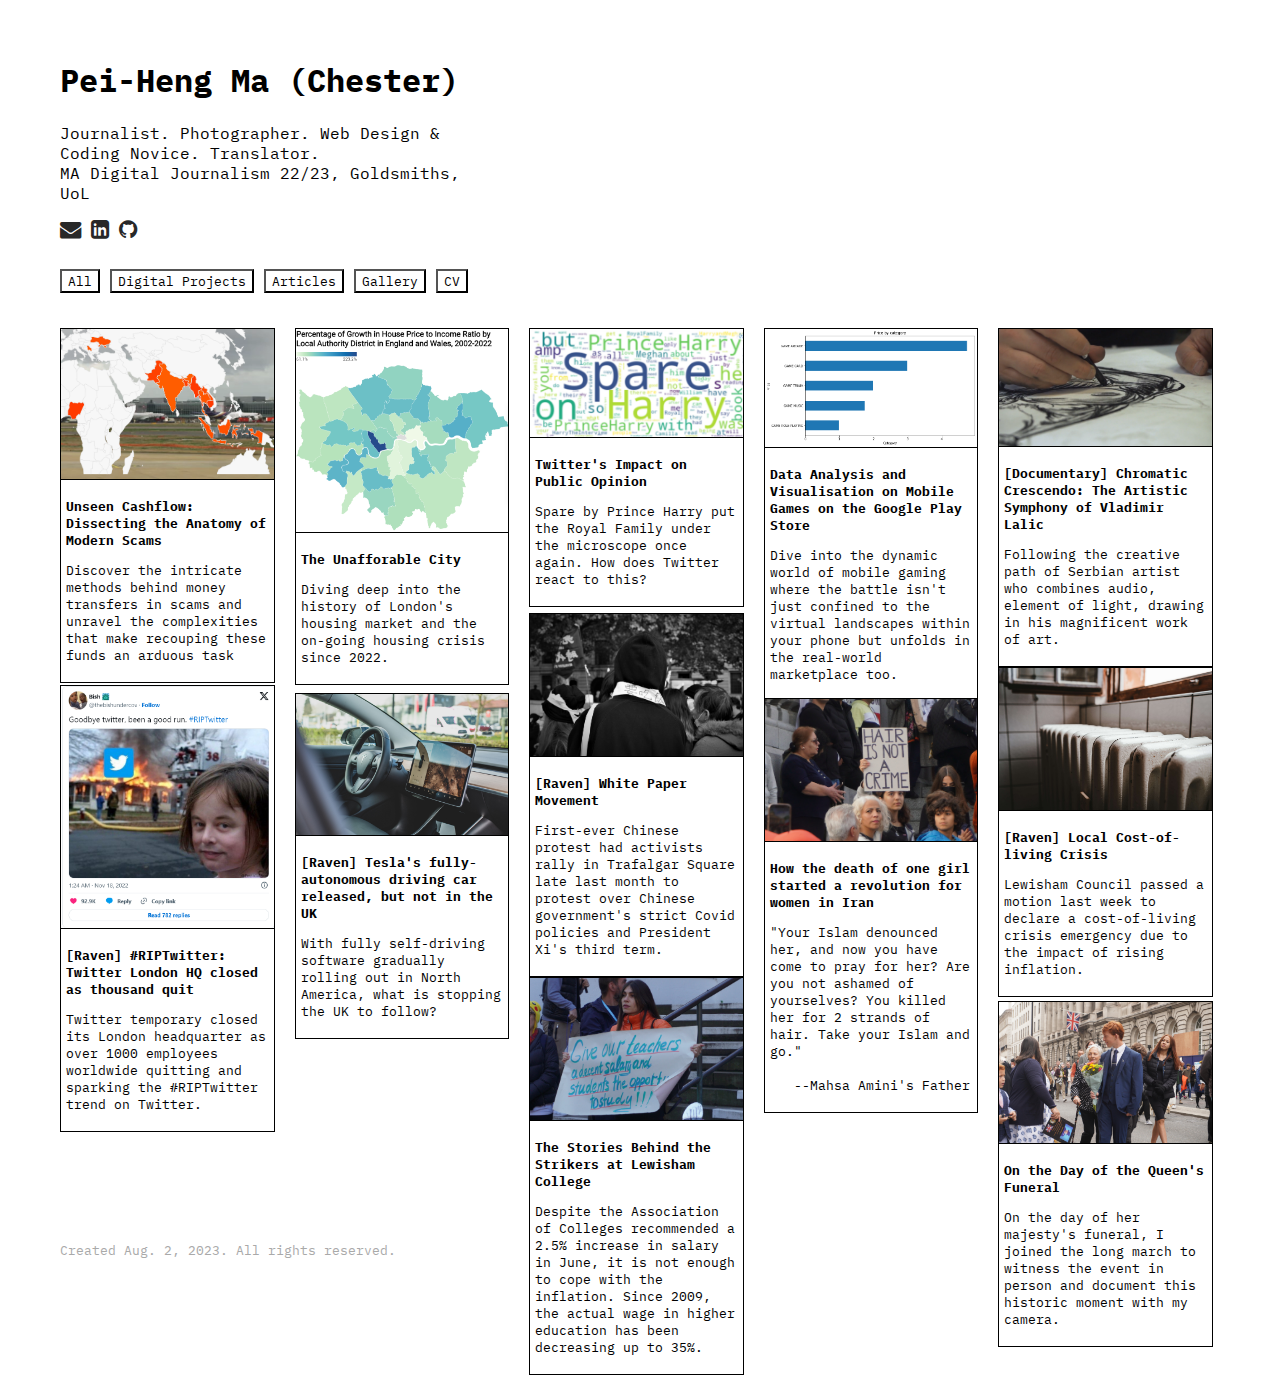
==== index.html @ 0a03331f "Update index.html" ====
<html lang="en">
<head>
    <meta charset="UTF-8">
    <meta name="viewport" content="width=device-width, initial-scale=1.0">
    <title>Pei-Heng Ma (Chester)</title>
    <link rel="icon" type="image/x-icon" href="/img/websiteIcon.ico">
    <link rel="stylesheet" href="css/style.css">
    <link href="//maxcdn.bootstrapcdn.com/font-awesome/4.2.0/css/font-awesome.min.css" rel="stylesheet">
    <link rel="preconnect" href="https://fonts.googleapis.com">
    <link rel="preconnect" href="https://fonts.gstatic.com" crossorigin>
    <link href="https://fonts.googleapis.com/css2?family=IBM+Plex+Mono:ital,wght@0,100;0,200;0,300;0,400;0,500;0,600;0,700;1,100;1,200;1,300;1,400;1,500;1,600;1,700&display=swap" rel="stylesheet">
    




</head>
<body>
    <div class="big-container">
        <div class="landing-wrapper center-ele">
            <div class="landing">
                <div class="title">
                    <h1>
                        Pei-Heng Ma (Chester)
                    </h1>    
                </div>
                <div class="intro" >
                    <p>
                        Journalist. Photographer. Web Design & Coding Novice. Translator.
                        <br>MA Digital Journalism 22/23, Goldsmiths, UoL
                    </p>
                </div>
                <div class="contact-info">
                    <a href="mailto:chestermajournal@gmail.com"><i class="fa fa-envelope fa-lg"></i></a>
                    <a href="https://www.linkedin.com/in/chesterma" target="_blank"><i class="fa fa-linkedin-square fa-lg"></i></a>
                    <a href="https://github.com/ChesterJournal" target="_blank"><i class="fa fa-github fa-lg"></i></a>
                    <a href=""></a>
                </div>
            </div>
        </div>

        <div class="category-bar wrapper center-ele">
            <button class="category-btn active category-bar-button" data-category="all">All</button>
            <button class="category-btn category-bar-button" data-category="category1">Digital Projects</button>
            <button class="category-btn category-bar-button" data-category="category2">Articles</button>
            <button class="category-bar-button"><a class="blacklink" href="subpages/gallery.html">Gallery</a></button>
            <button class="category-bar-button"><a class="blacklink" href="subpages/CV.html">CV</a></button>
            <!-- Add more buttons for additional categories -->
          </div>

        <div class="wrapper center-ele">
            <div class="grid">
                <div class="grid-sizer"></div>

                <div class="grid-item category1">
                    <div class="img-container-duo">
                        <a href="https://chesterjournal.github.io/final_project/index.html" target="_blank">
                            <img src="/img/finalproject.png" >
                        </a>
                    </div>
                    <div class="text-container">
                        <div class="title-inside-grid">
                            <p>Unseen Cashflow: Dissecting the Anatomy of Modern Scams</p>
                        </div>
                        <p>Discover the intricate methods behind money transfers in scams and unravel the complexities that make recouping these funds an arduous task</p>
                    </div>

                </div>

                <div class="grid-item category1">
                    <div class="img-container-duo">
                        <a href="https://chesterjournal.github.io/CW3/index.html" target="_blank">
                            <img src="/img/CW3.png">
                        </a>
                    </div>
                    <div class="text-container">
                        <div class="title-inside-grid">
                            <p>The Unafforable City</p>
                        </div>
                        <p>Diving deep into the history of London's housing market and the on-going housing crisis since 2022.</p>
                    </div>

                </div>

                <div class="grid-item category1">
                    <div class="img-container-duo">
                        <a href="https://chesterjournal.github.io/CW2/CW2_Twitter_Analysis.html" target="_blank">
                            <img src="/img/CW2.png">
                        </a>
                    </div>
                    <div class="text-container">
                        <div class="title-inside-grid">
                            <p>Twitter's Impact on Public Opinion</p>
                        </div>
                        <p>Spare by Prince Harry put the Royal Family under the microscope once again. How does Twitter react to this?</p>
                    </div>

                </div>

                <div class="grid-item category1">
                    <div class="img-container-duo">
                        <a href="/android-games.ipynb" target="_blank">
                            <img src="/img/IDV.png" >
                        </a>
                    </div>
                    <div class="text-container">
                        <div class="title-inside-grid">
                            <p>Data Analysis and Visualisation on Mobile Games on the Google Play Store</p>
                        </div>
                        <p>Dive into the dynamic world of mobile gaming where the battle isn't just confined to the virtual landscapes within your phone but unfolds in the real-world marketplace too.</p>
                    </div>

                </div>
                
                <div class="grid-item category1">
                    <div class="img-container-duo">
                        <a href="https://www.youtube.com/watch?v=_nyGk2to0qc" target="_blank">
                            <img src="/img/documentary.png" >
                        </a>
                    </div>
                    <div class="text-container">
                        <div class="title-inside-grid">
                            <p>[Documentary] Chromatic Crescendo: The Artistic Symphony of Vladimir Lalic</p>
                        </div>
                        <p>Following the creative path of Serbian artist who combines audio, element of light, drawing in his magnificent work of art.</p>
                    </div>

                </div>

                <div class="grid-item category2">
                    <div class="img-container-duo">
                        <a href="http://raven-news.uk/international/london-based-chinese-activists-demand-freedom-of-speech-and-the-end-of-covid-restrictions/" target="_blank">
                            <img src="/img/article1.jpg" >
                        </a>
                    </div>
                    <div class="text-container">
                        <div class="title-inside-grid">
                            <p>[Raven] White Paper Movement</p>
                        </div>
                        <p>First-ever Chinese protest had activists rally in Trafalgar Square late last month to protest over Chinese government's strict Covid policies and President Xi's third term.</p>
                    </div>
                </div>

                <div class="grid-item category2">
                    <div class="img-container-duo">
                        <a href="http://raven-news.uk/uncategorized/lewisham-council-declares-cost-of-living-crisis-and-asks-the-tories-to-act/" target="_blank">
                            <img src="/img/Article2.jpeg" >
                        </a>
                    </div>
                    <div class="text-container">
                        <div class="title-inside-grid">
                            <p>[Raven] Local Cost-of-living Crisis</p>
                        </div>
                        <p>Lewisham Council passed a motion last week to declare a cost-of-living crisis emergency due to the impact of rising inflation.</p>
                    </div>
                </div>

                <div class="grid-item category2">
                    <div class="img-container-duo">
                        <a href="http://raven-news.uk/uncategorized/riptwitter-twitter-london-hq-closed-as-thousand-quit/" target="_blank">
                            <img src="/img/Article3.png" >
                        </a>
                    </div>
                    <div class="text-container">
                        <div class="title-inside-grid">
                            <p>[Raven] #RIPTwitter: Twitter London HQ closed as thousand quit</p>
                        </div>
                        <p>Twitter temporary closed its London headquarter as over 1000 employees worldwide quitting and sparking the #RIPTwitter trend on Twitter.</p>
                    </div>
                </div>

                <div class="grid-item category2">
                    <div class="img-container-duo">
                        <a href="http://raven-news.uk/technology/uk-takes-time-in-releasing-teslas-fully-self-driving-beta/" target="_blank">
                            <img src="/img/article4.jpg" >
                        </a>
                    </div>
                    <div class="text-container">
                        <div class="title-inside-grid">
                            <p>[Raven] Tesla's fully-autonomous driving car released, but not in the UK</p>
                        </div>
                        <p>With fully self-driving software gradually rolling out in North America, what is stopping the UK to follow?</p>
                    </div>
                </div>

                <div class="grid-item category2">
                    <div class="img-container-duo">
                        <a href="https://chesterjournal.github.io/subpages/article1.html" target="_blank">
                            <img src="/img/article6.jpg" >
                        </a>
                    </div>
                    <div class="text-container">
                        <div class="title-inside-grid">
                            <p>How the death of one girl started a revolution for women in Iran</p>
                        </div>
                        <p>"Your Islam denounced her, and now you have come to pray for her? Are you not ashamed of yourselves? You killed her for 2 strands of hair. Take your Islam and go."

                        <br><br>&nbsp &nbsp--Mahsa Amini's Father</p>
                    </div>
                </div>

                <div class="grid-item category2">
                    <div class="img-container-duo">
                        <a href="https://chesterjournal.github.io/subpages/article2.html" target="_blank">
                            <img src="/img/article5.jpg" >
                        </a>
                    </div>
                    <div class="text-container">
                        <div class="title-inside-grid">
                            <p>The Stories Behind the Strikers at Lewisham College</p>
                        </div>
                        <p>Despite the Association of Colleges recommended a 2.5% increase in salary in June, it is not enough to cope with the inflation. Since 2009, the actual wage in higher education has been decreasing up to 35%.</p>
                    </div>
                </div>

                <div class="grid-item category2">
                    <div class="img-container-duo">
                        <a href="https://chesterjournal.github.io/subpages/article3.html" target="_blank">
                            <img src="/img/article7.JPG" >
                        </a>
                    </div>
                    <div class="text-container">
                        <div class="title-inside-grid">
                            <p>On the Day of the Queen's Funeral</p>
                        </div>
                        <p>On the day of her majesty's funeral, I joined the long march to witness the event in person and document this historic moment with my camera. </p>
                    </div>
                </div>


            </div>
            <footer><p style="color: rgb(169, 169, 169); font-size: small;">Created Aug. 2, 2023. All rights reserved.</p>
            </footer>
        </div>
    </div>
</body>

<script src="js/masonry.pkgd.min.js"></script>
<script src="js/filter.js"></script>
<script>
var elem = document.querySelector('.grid');
var masonry = new Masonry( elem, {
  // options
  itemSelector: '.grid-item',
  columnWidth: '.grid-sizer',
  percentPosition: true,
  gutter: 20

});


</script>


</html>
---- css/style.css ----
body{
    font-family: 'IBM Plex Mono', monospace;
}


.grid-sizer,
.grid-item { 
    width: 18.5%;
    height: auto; /* Set a maximum height for the items */
    overflow: hidden; /* Hide any content that exceeds the max height */
    opacity: 1; /* Set the default opacity to 1 for visible items */
    transition: max-height 0.3s ease, opacity 0.3s ease; /* Add the transition property */
    margin-bottom: 20px;
    position: relative;
}



.grid{
    transition: opacity 0.3s; /* Add the transition property */
}

.center-ele{
	margin-left: auto;
	margin-right: auto;

}

.wrapper{
    max-width: 1160px;
      margin-bottom: 30px;
      margin-top: 30px;
  }

.intro{
    max-width: 400px;
}

.contact-info a{
	text-decoration: none;
    border-bottom: 0;
    color: #282828;
}

.landing{
	max-width: 400px;
}



.landing-wrapper{
	max-width: 1160px;
}

.big-container{
	padding-top: 30px;
	padding-bottom: 30px;
	margin-bottom: 30px;
}

button{
    background-color: transparent;
    font-family: 'IBM Plex Mono', monospace;
}

.category-bar-button{
    margin-bottom: 5px;
}

.img-container-duo{
    border: solid black;
    border-width: 0.5px;
    border-bottom: none;
}

.img-container-single{
    border: double black;
}

.text-container{
    border: solid black;
    border-width: 0.5px;
    font-size: small;
    padding: 5px;
}

img {
	width: 100%;
}



.title-inside-grid{
    font-weight: 900;
}

a{
    text-decoration: none;
	color:rgb(0, 0, 0);
}

a:visited{
    color:rgb(0, 0, 0);
  }



@media (max-width: 900px){
    .wrapper{
        max-width: 700px;
      }
    
      .landing-wrapper{
      max-width: 700px;
      }
    
      .grid-item{
        width: 40%;
        height: auto;
        
    }
    .text-container{

        font-size: medium;
    }

    }


@media (max-width: 845px){
    .wrapper{
        max-width: 530px;
      }
    
      .landing-wrapper{
        max-width: 530px;
        }

    .grid-item{
        width: 230px;
        height: auto;
        
    }

    .text-container{

        font-size: medium;
    }
}

@media (max-width: 585px){
    .wrapper{
        max-width: 380px;
      }
    
    .landing-wrapper{
        max-width: 380px;
        }

    .text-container{

        font-size: medium;
    }

    .grid-item{
        width: 350px;
        height: auto;
        
    }

    
}

@media screen and (max-width: 390px) {

    .wrapper{
        max-width: 300px;
      }
    
    .landing-wrapper{
        max-width: 300px;
        }

    img {
        max-width: 100%;
        height: auto;
    }

    .grid-item{
        width: 300px;
        height: auto;
        
    }
}
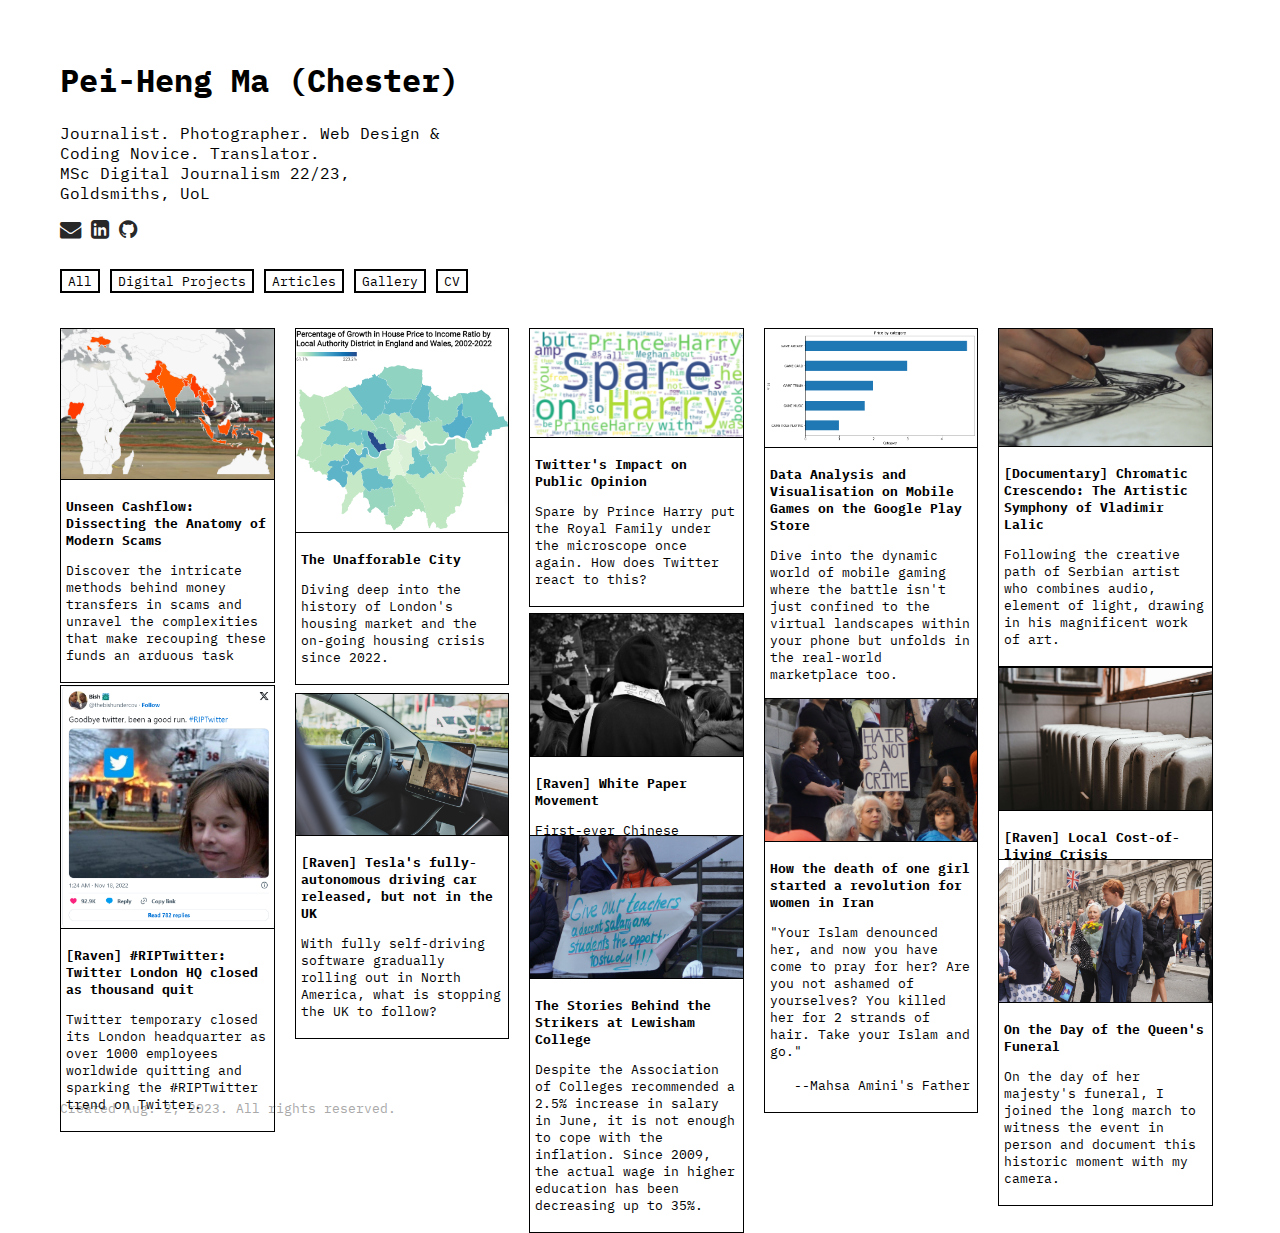
==== commit 14cc39ae: "Update index.html" ====
--- a/index.html
+++ b/index.html
@@ -27,7 +27,7 @@
                 <div class="intro" >
                     <p>
                         Journalist. Photographer. Web Design & Coding Novice. Translator.
-                        <br>MA Digital Journalism 22/23, Goldsmiths, UoL
+                        <br>MSc Digital Journalism 22/23, Goldsmiths, UoL
                     </p>
                 </div>
                 <div class="contact-info">
--- a/css/style.css
+++ b/css/style.css
@@ -62,6 +62,12 @@
 button{
     background-color: transparent;
     font-family: 'IBM Plex Mono', monospace;
+    border-style: solid;
+    border-color: black;
+}
+
+.blacklink{
+    color: black;
 }
 
 .category-bar-button{
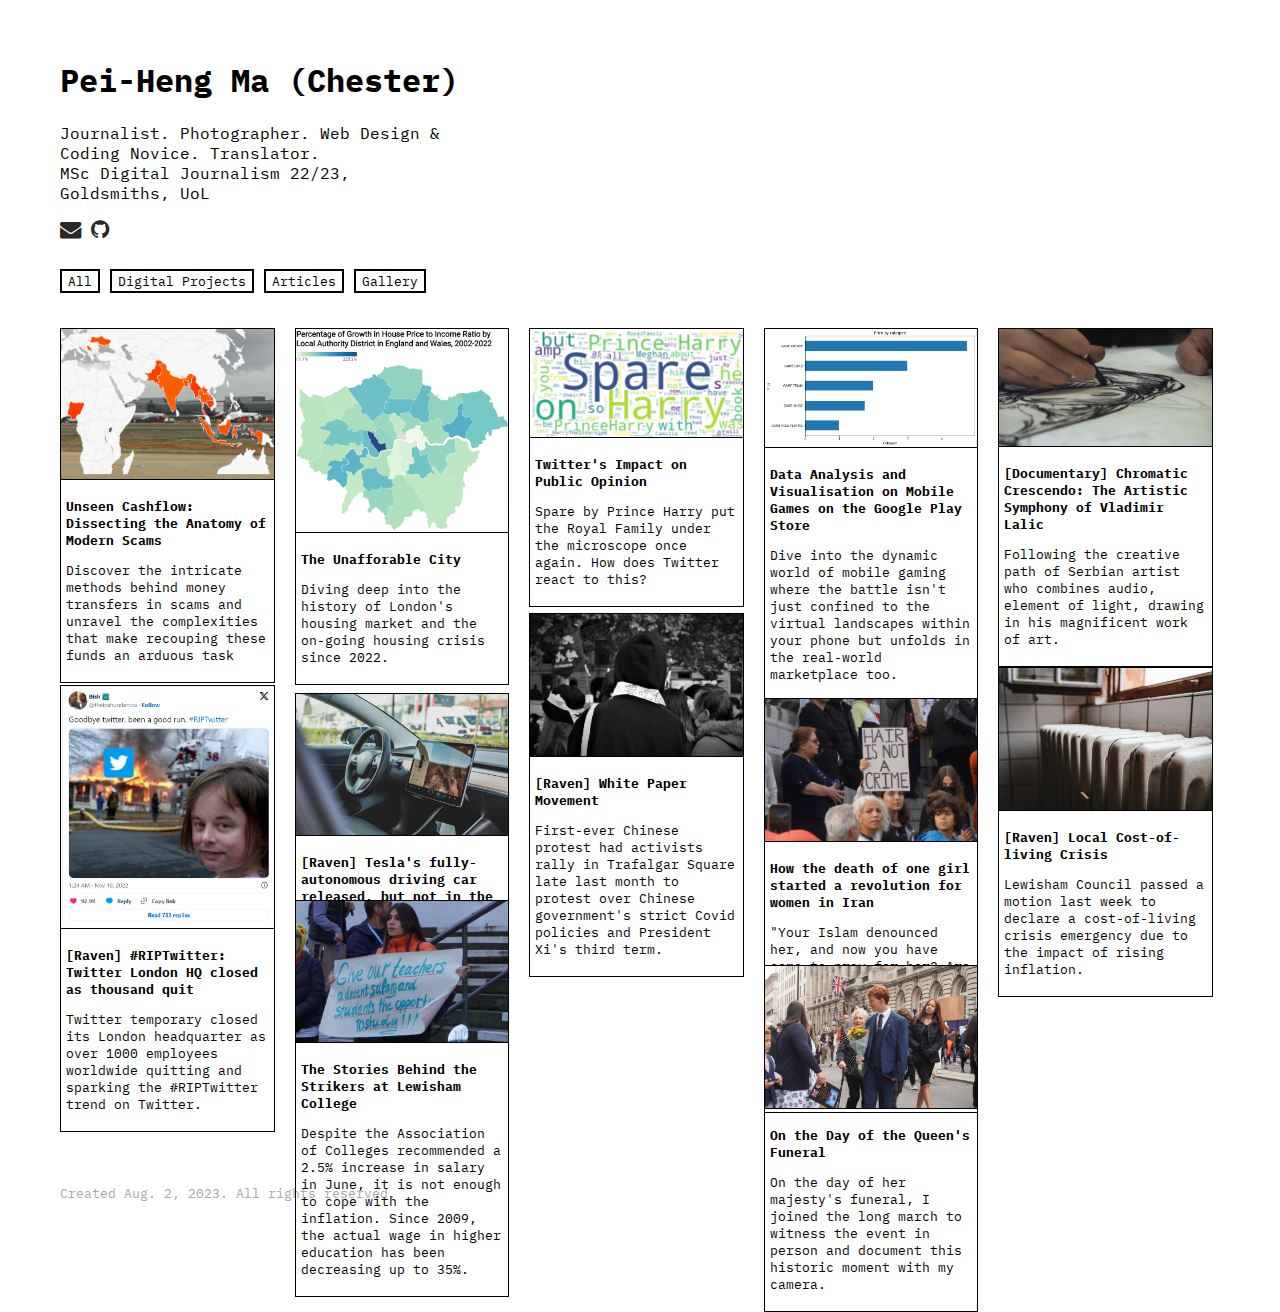
==== commit a3b79b3d: "Update index.html" ====
--- a/index.html
+++ b/index.html
@@ -32,7 +32,7 @@
                 </div>
                 <div class="contact-info">
                     <a href="mailto:chestermajournal@gmail.com"><i class="fa fa-envelope fa-lg"></i></a>
-                    <a href="https://www.linkedin.com/in/chesterma" target="_blank"><i class="fa fa-linkedin-square fa-lg"></i></a>
+                    <!-- <a href="https://www.linkedin.com/in/chesterma" target="_blank"><i class="fa fa-linkedin-square fa-lg"></i></a> -->
                     <a href="https://github.com/ChesterJournal" target="_blank"><i class="fa fa-github fa-lg"></i></a>
                     <a href=""></a>
                 </div>
@@ -44,7 +44,7 @@
             <button class="category-btn category-bar-button" data-category="category1">Digital Projects</button>
             <button class="category-btn category-bar-button" data-category="category2">Articles</button>
             <button class="category-bar-button"><a class="blacklink" href="subpages/gallery.html">Gallery</a></button>
-            <button class="category-bar-button"><a class="blacklink" href="subpages/CV.html">CV</a></button>
+            <!-- <button class="category-bar-button"><a class="blacklink" href="subpages/CV.html">CV</a></button> -->
             <!-- Add more buttons for additional categories -->
           </div>
 
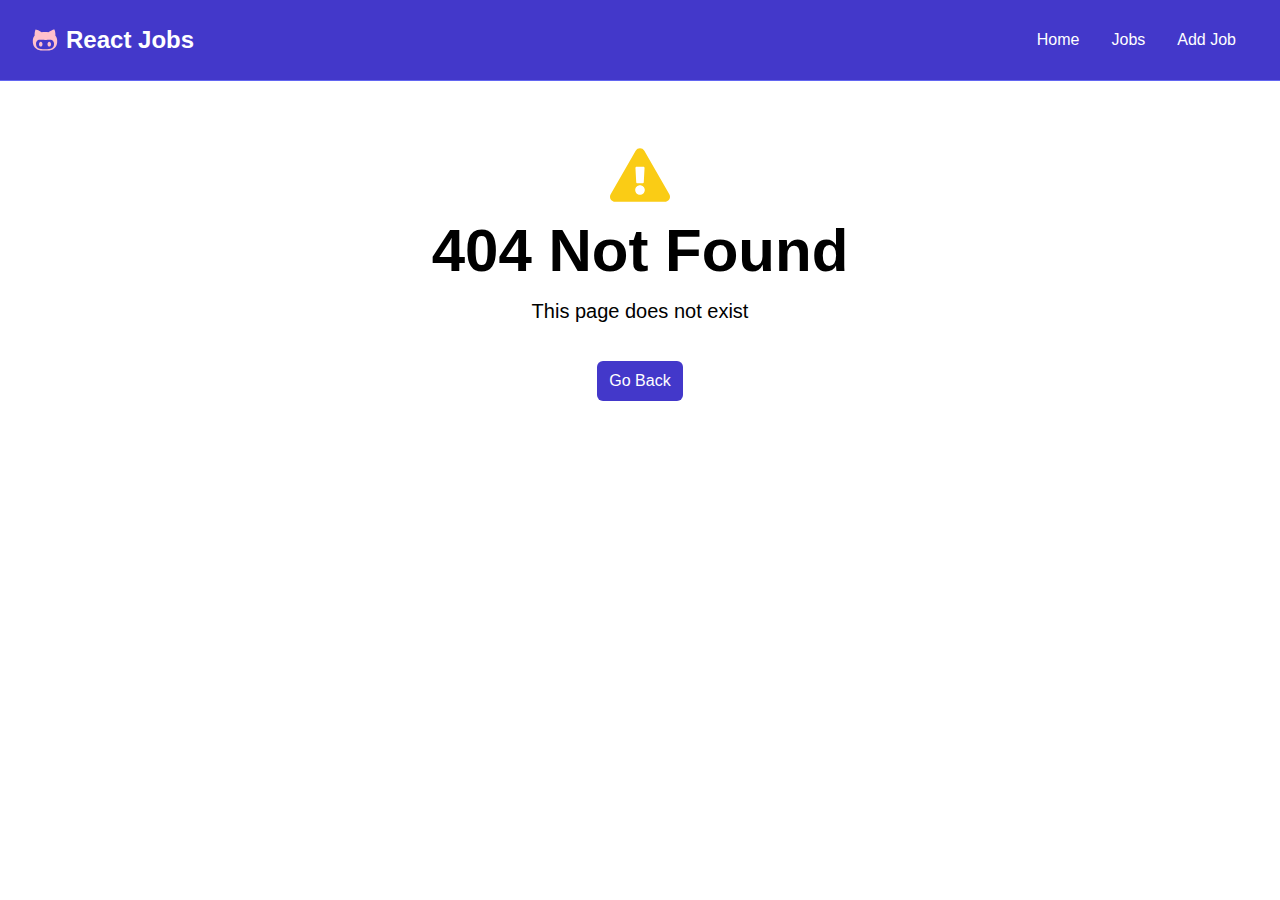
==== commit 9bb51379: "Updates" ====
--- a/index.html
+++ b/index.html
@@ -1,255 +1,14 @@
-<html lang="en">
-<head>
-    <meta charset="UTF-8">
-    <meta name="viewport" content="width=device-width, initial-scale=1.0">
-    <title>Pei-Heng Ma (Chester)</title>
-    <link rel="icon" type="image/x-icon" href="/img/websiteIcon.ico">
-    <link rel="stylesheet" href="css/style.css">
-    <link href="//maxcdn.bootstrapcdn.com/font-awesome/4.2.0/css/font-awesome.min.css" rel="stylesheet">
-    <link rel="preconnect" href="https://fonts.googleapis.com">
-    <link rel="preconnect" href="https://fonts.gstatic.com" crossorigin>
-    <link href="https://fonts.googleapis.com/css2?family=IBM+Plex+Mono:ital,wght@0,100;0,200;0,300;0,400;0,500;0,600;0,700;1,100;1,200;1,300;1,400;1,500;1,600;1,700&display=swap" rel="stylesheet">
-    
-
-
-
-
-</head>
-<body>
-    <div class="big-container">
-        <div class="landing-wrapper center-ele">
-            <div class="landing">
-                <div class="title">
-                    <h1>
-                        Pei-Heng Ma (Chester)
-                    </h1>    
-                </div>
-                <div class="intro" >
-                    <p>
-                        Journalist. Photographer. Web Design & Coding Novice. Translator.
-                        <br>MSc Digital Journalism 22/23, Goldsmiths, UoL
-                    </p>
-                </div>
-                <div class="contact-info">
-                    <a href="mailto:chestermajournal@gmail.com"><i class="fa fa-envelope fa-lg"></i></a>
-                    <!-- <a href="https://www.linkedin.com/in/chesterma" target="_blank"><i class="fa fa-linkedin-square fa-lg"></i></a> -->
-                    <a href="https://github.com/ChesterJournal" target="_blank"><i class="fa fa-github fa-lg"></i></a>
-                    <a href=""></a>
-                </div>
-            </div>
-        </div>
-
-        <div class="category-bar wrapper center-ele">
-            <button class="category-btn active category-bar-button" data-category="all">All</button>
-            <button class="category-btn category-bar-button" data-category="category1">Digital Projects</button>
-            <button class="category-btn category-bar-button" data-category="category2">Articles</button>
-            <button class="category-bar-button"><a class="blacklink" href="subpages/gallery.html">Gallery</a></button>
-            <!-- <button class="category-bar-button"><a class="blacklink" href="subpages/CV.html">CV</a></button> -->
-            <!-- Add more buttons for additional categories -->
-          </div>
-
-        <div class="wrapper center-ele">
-            <div class="grid">
-                <div class="grid-sizer"></div>
-
-                <div class="grid-item category1">
-                    <div class="img-container-duo">
-                        <a href="https://chesterjournal.github.io/final_project/index.html" target="_blank">
-                            <img src="/img/finalproject.png" >
-                        </a>
-                    </div>
-                    <div class="text-container">
-                        <div class="title-inside-grid">
-                            <p>Unseen Cashflow: Dissecting the Anatomy of Modern Scams</p>
-                        </div>
-                        <p>Discover the intricate methods behind money transfers in scams and unravel the complexities that make recouping these funds an arduous task</p>
-                    </div>
-
-                </div>
-
-                <div class="grid-item category1">
-                    <div class="img-container-duo">
-                        <a href="https://chesterjournal.github.io/CW3/index.html" target="_blank">
-                            <img src="/img/CW3.png">
-                        </a>
-                    </div>
-                    <div class="text-container">
-                        <div class="title-inside-grid">
-                            <p>The Unafforable City</p>
-                        </div>
-                        <p>Diving deep into the history of London's housing market and the on-going housing crisis since 2022.</p>
-                    </div>
-
-                </div>
-
-                <div class="grid-item category1">
-                    <div class="img-container-duo">
-                        <a href="https://chesterjournal.github.io/CW2/CW2_Twitter_Analysis.html" target="_blank">
-                            <img src="/img/CW2.png">
-                        </a>
-                    </div>
-                    <div class="text-container">
-                        <div class="title-inside-grid">
-                            <p>Twitter's Impact on Public Opinion</p>
-                        </div>
-                        <p>Spare by Prince Harry put the Royal Family under the microscope once again. How does Twitter react to this?</p>
-                    </div>
-
-                </div>
-
-                <div class="grid-item category1">
-                    <div class="img-container-duo">
-                        <a href="/android-games.ipynb" target="_blank">
-                            <img src="/img/IDV.png" >
-                        </a>
-                    </div>
-                    <div class="text-container">
-                        <div class="title-inside-grid">
-                            <p>Data Analysis and Visualisation on Mobile Games on the Google Play Store</p>
-                        </div>
-                        <p>Dive into the dynamic world of mobile gaming where the battle isn't just confined to the virtual landscapes within your phone but unfolds in the real-world marketplace too.</p>
-                    </div>
-
-                </div>
-                
-                <div class="grid-item category1">
-                    <div class="img-container-duo">
-                        <a href="https://www.youtube.com/watch?v=_nyGk2to0qc" target="_blank">
-                            <img src="/img/documentary.png" >
-                        </a>
-                    </div>
-                    <div class="text-container">
-                        <div class="title-inside-grid">
-                            <p>[Documentary] Chromatic Crescendo: The Artistic Symphony of Vladimir Lalic</p>
-                        </div>
-                        <p>Following the creative path of Serbian artist who combines audio, element of light, drawing in his magnificent work of art.</p>
-                    </div>
-
-                </div>
-
-                <div class="grid-item category2">
-                    <div class="img-container-duo">
-                        <a href="http://raven-news.uk/international/london-based-chinese-activists-demand-freedom-of-speech-and-the-end-of-covid-restrictions/" target="_blank">
-                            <img src="/img/article1.jpg" >
-                        </a>
-                    </div>
-                    <div class="text-container">
-                        <div class="title-inside-grid">
-                            <p>[Raven] White Paper Movement</p>
-                        </div>
-                        <p>First-ever Chinese protest had activists rally in Trafalgar Square late last month to protest over Chinese government's strict Covid policies and President Xi's third term.</p>
-                    </div>
-                </div>
-
-                <div class="grid-item category2">
-                    <div class="img-container-duo">
-                        <a href="http://raven-news.uk/uncategorized/lewisham-council-declares-cost-of-living-crisis-and-asks-the-tories-to-act/" target="_blank">
-                            <img src="/img/Article2.jpeg" >
-                        </a>
-                    </div>
-                    <div class="text-container">
-                        <div class="title-inside-grid">
-                            <p>[Raven] Local Cost-of-living Crisis</p>
-                        </div>
-                        <p>Lewisham Council passed a motion last week to declare a cost-of-living crisis emergency due to the impact of rising inflation.</p>
-                    </div>
-                </div>
-
-                <div class="grid-item category2">
-                    <div class="img-container-duo">
-                        <a href="http://raven-news.uk/uncategorized/riptwitter-twitter-london-hq-closed-as-thousand-quit/" target="_blank">
-                            <img src="/img/Article3.png" >
-                        </a>
-                    </div>
-                    <div class="text-container">
-                        <div class="title-inside-grid">
-                            <p>[Raven] #RIPTwitter: Twitter London HQ closed as thousand quit</p>
-                        </div>
-                        <p>Twitter temporary closed its London headquarter as over 1000 employees worldwide quitting and sparking the #RIPTwitter trend on Twitter.</p>
-                    </div>
-                </div>
-
-                <div class="grid-item category2">
-                    <div class="img-container-duo">
-                        <a href="http://raven-news.uk/technology/uk-takes-time-in-releasing-teslas-fully-self-driving-beta/" target="_blank">
-                            <img src="/img/article4.jpg" >
-                        </a>
-                    </div>
-                    <div class="text-container">
-                        <div class="title-inside-grid">
-                            <p>[Raven] Tesla's fully-autonomous driving car released, but not in the UK</p>
-                        </div>
-                        <p>With fully self-driving software gradually rolling out in North America, what is stopping the UK to follow?</p>
-                    </div>
-                </div>
-
-                <div class="grid-item category2">
-                    <div class="img-container-duo">
-                        <a href="https://chesterjournal.github.io/subpages/article1.html" target="_blank">
-                            <img src="/img/article6.jpg" >
-                        </a>
-                    </div>
-                    <div class="text-container">
-                        <div class="title-inside-grid">
-                            <p>How the death of one girl started a revolution for women in Iran</p>
-                        </div>
-                        <p>"Your Islam denounced her, and now you have come to pray for her? Are you not ashamed of yourselves? You killed her for 2 strands of hair. Take your Islam and go."
-
-                        <br><br>&nbsp &nbsp--Mahsa Amini's Father</p>
-                    </div>
-                </div>
-
-                <div class="grid-item category2">
-                    <div class="img-container-duo">
-                        <a href="https://chesterjournal.github.io/subpages/article2.html" target="_blank">
-                            <img src="/img/article5.jpg" >
-                        </a>
-                    </div>
-                    <div class="text-container">
-                        <div class="title-inside-grid">
-                            <p>The Stories Behind the Strikers at Lewisham College</p>
-                        </div>
-                        <p>Despite the Association of Colleges recommended a 2.5% increase in salary in June, it is not enough to cope with the inflation. Since 2009, the actual wage in higher education has been decreasing up to 35%.</p>
-                    </div>
-                </div>
-
-                <div class="grid-item category2">
-                    <div class="img-container-duo">
-                        <a href="https://chesterjournal.github.io/subpages/article3.html" target="_blank">
-                            <img src="/img/article7.JPG" >
-                        </a>
-                    </div>
-                    <div class="text-container">
-                        <div class="title-inside-grid">
-                            <p>On the Day of the Queen's Funeral</p>
-                        </div>
-                        <p>On the day of her majesty's funeral, I joined the long march to witness the event in person and document this historic moment with my camera. </p>
-                    </div>
-                </div>
-
-
-            </div>
-            <footer><p style="color: rgb(169, 169, 169); font-size: small;">Created Aug. 2, 2023. All rights reserved.</p>
-            </footer>
-        </div>
-    </div>
-</body>
-
-<script src="js/masonry.pkgd.min.js"></script>
-<script src="js/filter.js"></script>
-<script>
-var elem = document.querySelector('.grid');
-var masonry = new Masonry( elem, {
-  // options
-  itemSelector: '.grid-item',
-  columnWidth: '.grid-sizer',
-  percentPosition: true,
-  gutter: 20
-
-});
-
-
-</script>
-
-
-</html>
+<!doctype html>
+<html lang="en">
+  <head>
+    <meta charset="UTF-8" />
+    <link rel="icon" type="image/svg+xml" href="/vite.svg" />
+    <meta name="viewport" content="width=device-width, initial-scale=1.0" />
+    <title>React Jobs</title>
+    <script type="module" crossorigin src="/assets/index-CX6uLTfn.js"></script>
+    <link rel="stylesheet" crossorigin href="/assets/index-DIFI7MiP.css">
+  </head>
+  <body>
+    <div id="root"></div>
+  </body>
+</html>
--- a/assets/index-DIFI7MiP.css
+++ b/assets/index-DIFI7MiP.css
@@ -0,0 +1 @@
+:root{--toastify-color-light: #fff;--toastify-color-dark: #121212;--toastify-color-info: #3498db;--toastify-color-success: #07bc0c;--toastify-color-warning: #f1c40f;--toastify-color-error: #e74c3c;--toastify-color-transparent: rgba(255, 255, 255, .7);--toastify-icon-color-info: var(--toastify-color-info);--toastify-icon-color-success: var(--toastify-color-success);--toastify-icon-color-warning: var(--toastify-color-warning);--toastify-icon-color-error: var(--toastify-color-error);--toastify-toast-width: 320px;--toastify-toast-offset: 16px;--toastify-toast-top: max(var(--toastify-toast-offset), env(safe-area-inset-top));--toastify-toast-right: max(var(--toastify-toast-offset), env(safe-area-inset-right));--toastify-toast-left: max(var(--toastify-toast-offset), env(safe-area-inset-left));--toastify-toast-bottom: max(var(--toastify-toast-offset), env(safe-area-inset-bottom));--toastify-toast-background: #fff;--toastify-toast-min-height: 64px;--toastify-toast-max-height: 800px;--toastify-toast-bd-radius: 6px;--toastify-font-family: sans-serif;--toastify-z-index: 9999;--toastify-text-color-light: #757575;--toastify-text-color-dark: #fff;--toastify-text-color-info: #fff;--toastify-text-color-success: #fff;--toastify-text-color-warning: #fff;--toastify-text-color-error: #fff;--toastify-spinner-color: #616161;--toastify-spinner-color-empty-area: #e0e0e0;--toastify-color-progress-light: linear-gradient( to right, #4cd964, #5ac8fa, #007aff, #34aadc, #5856d6, #ff2d55 );--toastify-color-progress-dark: #bb86fc;--toastify-color-progress-info: var(--toastify-color-info);--toastify-color-progress-success: var(--toastify-color-success);--toastify-color-progress-warning: var(--toastify-color-warning);--toastify-color-progress-error: var(--toastify-color-error);--toastify-color-progress-bgo: .2}.Toastify__toast-container{z-index:var(--toastify-z-index);-webkit-transform:translate3d(0,0,var(--toastify-z-index));position:fixed;padding:4px;width:var(--toastify-toast-width);box-sizing:border-box;color:#fff}.Toastify__toast-container--top-left{top:var(--toastify-toast-top);left:var(--toastify-toast-left)}.Toastify__toast-container--top-center{top:var(--toastify-toast-top);left:50%;transform:translate(-50%)}.Toastify__toast-container--top-right{top:var(--toastify-toast-top);right:var(--toastify-toast-right)}.Toastify__toast-container--bottom-left{bottom:var(--toastify-toast-bottom);left:var(--toastify-toast-left)}.Toastify__toast-container--bottom-center{bottom:var(--toastify-toast-bottom);left:50%;transform:translate(-50%)}.Toastify__toast-container--bottom-right{bottom:var(--toastify-toast-bottom);right:var(--toastify-toast-right)}@media only screen and (max-width : 480px){.Toastify__toast-container{width:100vw;padding:0;left:env(safe-area-inset-left);margin:0}.Toastify__toast-container--top-left,.Toastify__toast-container--top-center,.Toastify__toast-container--top-right{top:env(safe-area-inset-top);transform:translate(0)}.Toastify__toast-container--bottom-left,.Toastify__toast-container--bottom-center,.Toastify__toast-container--bottom-right{bottom:env(safe-area-inset-bottom);transform:translate(0)}.Toastify__toast-container--rtl{right:env(safe-area-inset-right);left:initial}}.Toastify__toast{--y: 0;position:relative;touch-action:none;min-height:var(--toastify-toast-min-height);box-sizing:border-box;margin-bottom:1rem;padding:8px;border-radius:var(--toastify-toast-bd-radius);box-shadow:0 4px 12px #0000001a;display:flex;justify-content:space-between;max-height:var(--toastify-toast-max-height);font-family:var(--toastify-font-family);cursor:default;direction:ltr;z-index:0;overflow:hidden}.Toastify__toast--stacked{position:absolute;width:100%;transform:translate3d(0,var(--y),0) scale(var(--s));transition:transform .3s}.Toastify__toast--stacked[data-collapsed] .Toastify__toast-body,.Toastify__toast--stacked[data-collapsed] .Toastify__close-button{transition:opacity .1s}.Toastify__toast--stacked[data-collapsed=false]{overflow:visible}.Toastify__toast--stacked[data-collapsed=true]:not(:last-child)>*{opacity:0}.Toastify__toast--stacked:after{content:"";position:absolute;left:0;right:0;height:calc(var(--g) * 1px);bottom:100%}.Toastify__toast--stacked[data-pos=top]{top:0}.Toastify__toast--stacked[data-pos=bot]{bottom:0}.Toastify__toast--stacked[data-pos=bot].Toastify__toast--stacked:before{transform-origin:top}.Toastify__toast--stacked[data-pos=top].Toastify__toast--stacked:before{transform-origin:bottom}.Toastify__toast--stacked:before{content:"";position:absolute;left:0;right:0;bottom:0;height:100%;transform:scaleY(3);z-index:-1}.Toastify__toast--rtl{direction:rtl}.Toastify__toast--close-on-click{cursor:pointer}.Toastify__toast-body{margin:auto 0;flex:1 1 auto;padding:6px;display:flex;align-items:center}.Toastify__toast-body>div:last-child{word-break:break-word;flex:1}.Toastify__toast-icon{margin-inline-end:10px;width:20px;flex-shrink:0;display:flex}.Toastify--animate{animation-fill-mode:both;animation-duration:.5s}.Toastify--animate-icon{animation-fill-mode:both;animation-duration:.3s}@media only screen and (max-width : 480px){.Toastify__toast{margin-bottom:0;border-radius:0}}.Toastify__toast-theme--dark{background:var(--toastify-color-dark);color:var(--toastify-text-color-dark)}.Toastify__toast-theme--light,.Toastify__toast-theme--colored.Toastify__toast--default{background:var(--toastify-color-light);color:var(--toastify-text-color-light)}.Toastify__toast-theme--colored.Toastify__toast--info{color:var(--toastify-text-color-info);background:var(--toastify-color-info)}.Toastify__toast-theme--colored.Toastify__toast--success{color:var(--toastify-text-color-success);background:var(--toastify-color-success)}.Toastify__toast-theme--colored.Toastify__toast--warning{color:var(--toastify-text-color-warning);background:var(--toastify-color-warning)}.Toastify__toast-theme--colored.Toastify__toast--error{color:var(--toastify-text-color-error);background:var(--toastify-color-error)}.Toastify__progress-bar-theme--light{background:var(--toastify-color-progress-light)}.Toastify__progress-bar-theme--dark{background:var(--toastify-color-progress-dark)}.Toastify__progress-bar--info{background:var(--toastify-color-progress-info)}.Toastify__progress-bar--success{background:var(--toastify-color-progress-success)}.Toastify__progress-bar--warning{background:var(--toastify-color-progress-warning)}.Toastify__progress-bar--error{background:var(--toastify-color-progress-error)}.Toastify__progress-bar-theme--colored.Toastify__progress-bar--info,.Toastify__progress-bar-theme--colored.Toastify__progress-bar--success,.Toastify__progress-bar-theme--colored.Toastify__progress-bar--warning,.Toastify__progress-bar-theme--colored.Toastify__progress-bar--error{background:var(--toastify-color-transparent)}.Toastify__close-button{color:#fff;background:transparent;outline:none;border:none;padding:0;cursor:pointer;opacity:.7;transition:.3s ease;align-self:flex-start;z-index:1}.Toastify__close-button--light{color:#000;opacity:.3}.Toastify__close-button>svg{fill:currentColor;height:16px;width:14px}.Toastify__close-button:hover,.Toastify__close-button:focus{opacity:1}@keyframes Toastify__trackProgress{0%{transform:scaleX(1)}to{transform:scaleX(0)}}.Toastify__progress-bar{position:absolute;bottom:0;left:0;width:100%;height:100%;z-index:var(--toastify-z-index);opacity:.7;transform-origin:left;border-bottom-left-radius:var(--toastify-toast-bd-radius)}.Toastify__progress-bar--animated{animation:Toastify__trackProgress linear 1 forwards}.Toastify__progress-bar--controlled{transition:transform .2s}.Toastify__progress-bar--rtl{right:0;left:initial;transform-origin:right;border-bottom-left-radius:initial;border-bottom-right-radius:var(--toastify-toast-bd-radius)}.Toastify__progress-bar--wrp{position:absolute;bottom:0;left:0;width:100%;height:5px;border-bottom-left-radius:var(--toastify-toast-bd-radius)}.Toastify__progress-bar--wrp[data-hidden=true]{opacity:0}.Toastify__progress-bar--bg{opacity:var(--toastify-color-progress-bgo);width:100%;height:100%}.Toastify__spinner{width:20px;height:20px;box-sizing:border-box;border:2px solid;border-radius:100%;border-color:var(--toastify-spinner-color-empty-area);border-right-color:var(--toastify-spinner-color);animation:Toastify__spin .65s linear infinite}@keyframes Toastify__bounceInRight{0%,60%,75%,90%,to{animation-timing-function:cubic-bezier(.215,.61,.355,1)}0%{opacity:0;transform:translate3d(3000px,0,0)}60%{opacity:1;transform:translate3d(-25px,0,0)}75%{transform:translate3d(10px,0,0)}90%{transform:translate3d(-5px,0,0)}to{transform:none}}@keyframes Toastify__bounceOutRight{20%{opacity:1;transform:translate3d(-20px,var(--y),0)}to{opacity:0;transform:translate3d(2000px,var(--y),0)}}@keyframes Toastify__bounceInLeft{0%,60%,75%,90%,to{animation-timing-function:cubic-bezier(.215,.61,.355,1)}0%{opacity:0;transform:translate3d(-3000px,0,0)}60%{opacity:1;transform:translate3d(25px,0,0)}75%{transform:translate3d(-10px,0,0)}90%{transform:translate3d(5px,0,0)}to{transform:none}}@keyframes Toastify__bounceOutLeft{20%{opacity:1;transform:translate3d(20px,var(--y),0)}to{opacity:0;transform:translate3d(-2000px,var(--y),0)}}@keyframes Toastify__bounceInUp{0%,60%,75%,90%,to{animation-timing-function:cubic-bezier(.215,.61,.355,1)}0%{opacity:0;transform:translate3d(0,3000px,0)}60%{opacity:1;transform:translate3d(0,-20px,0)}75%{transform:translate3d(0,10px,0)}90%{transform:translate3d(0,-5px,0)}to{transform:translateZ(0)}}@keyframes Toastify__bounceOutUp{20%{transform:translate3d(0,calc(var(--y) - 10px),0)}40%,45%{opacity:1;transform:translate3d(0,calc(var(--y) + 20px),0)}to{opacity:0;transform:translate3d(0,-2000px,0)}}@keyframes Toastify__bounceInDown{0%,60%,75%,90%,to{animation-timing-function:cubic-bezier(.215,.61,.355,1)}0%{opacity:0;transform:translate3d(0,-3000px,0)}60%{opacity:1;transform:translate3d(0,25px,0)}75%{transform:translate3d(0,-10px,0)}90%{transform:translate3d(0,5px,0)}to{transform:none}}@keyframes Toastify__bounceOutDown{20%{transform:translate3d(0,calc(var(--y) - 10px),0)}40%,45%{opacity:1;transform:translate3d(0,calc(var(--y) + 20px),0)}to{opacity:0;transform:translate3d(0,2000px,0)}}.Toastify__bounce-enter--top-left,.Toastify__bounce-enter--bottom-left{animation-name:Toastify__bounceInLeft}.Toastify__bounce-enter--top-right,.Toastify__bounce-enter--bottom-right{animation-name:Toastify__bounceInRight}.Toastify__bounce-enter--top-center{animation-name:Toastify__bounceInDown}.Toastify__bounce-enter--bottom-center{animation-name:Toastify__bounceInUp}.Toastify__bounce-exit--top-left,.Toastify__bounce-exit--bottom-left{animation-name:Toastify__bounceOutLeft}.Toastify__bounce-exit--top-right,.Toastify__bounce-exit--bottom-right{animation-name:Toastify__bounceOutRight}.Toastify__bounce-exit--top-center{animation-name:Toastify__bounceOutUp}.Toastify__bounce-exit--bottom-center{animation-name:Toastify__bounceOutDown}@keyframes Toastify__zoomIn{0%{opacity:0;transform:scale3d(.3,.3,.3)}50%{opacity:1}}@keyframes Toastify__zoomOut{0%{opacity:1}50%{opacity:0;transform:translate3d(0,var(--y),0) scale3d(.3,.3,.3)}to{opacity:0}}.Toastify__zoom-enter{animation-name:Toastify__zoomIn}.Toastify__zoom-exit{animation-name:Toastify__zoomOut}@keyframes Toastify__flipIn{0%{transform:perspective(400px) rotateX(90deg);animation-timing-function:ease-in;opacity:0}40%{transform:perspective(400px) rotateX(-20deg);animation-timing-function:ease-in}60%{transform:perspective(400px) rotateX(10deg);opacity:1}80%{transform:perspective(400px) rotateX(-5deg)}to{transform:perspective(400px)}}@keyframes Toastify__flipOut{0%{transform:translate3d(0,var(--y),0) perspective(400px)}30%{transform:translate3d(0,var(--y),0) perspective(400px) rotateX(-20deg);opacity:1}to{transform:translate3d(0,var(--y),0) perspective(400px) rotateX(90deg);opacity:0}}.Toastify__flip-enter{animation-name:Toastify__flipIn}.Toastify__flip-exit{animation-name:Toastify__flipOut}@keyframes Toastify__slideInRight{0%{transform:translate3d(110%,0,0);visibility:visible}to{transform:translate3d(0,var(--y),0)}}@keyframes Toastify__slideInLeft{0%{transform:translate3d(-110%,0,0);visibility:visible}to{transform:translate3d(0,var(--y),0)}}@keyframes Toastify__slideInUp{0%{transform:translate3d(0,110%,0);visibility:visible}to{transform:translate3d(0,var(--y),0)}}@keyframes Toastify__slideInDown{0%{transform:translate3d(0,-110%,0);visibility:visible}to{transform:translate3d(0,var(--y),0)}}@keyframes Toastify__slideOutRight{0%{transform:translate3d(0,var(--y),0)}to{visibility:hidden;transform:translate3d(110%,var(--y),0)}}@keyframes Toastify__slideOutLeft{0%{transform:translate3d(0,var(--y),0)}to{visibility:hidden;transform:translate3d(-110%,var(--y),0)}}@keyframes Toastify__slideOutDown{0%{transform:translate3d(0,var(--y),0)}to{visibility:hidden;transform:translate3d(0,500px,0)}}@keyframes Toastify__slideOutUp{0%{transform:translate3d(0,var(--y),0)}to{visibility:hidden;transform:translate3d(0,-500px,0)}}.Toastify__slide-enter--top-left,.Toastify__slide-enter--bottom-left{animation-name:Toastify__slideInLeft}.Toastify__slide-enter--top-right,.Toastify__slide-enter--bottom-right{animation-name:Toastify__slideInRight}.Toastify__slide-enter--top-center{animation-name:Toastify__slideInDown}.Toastify__slide-enter--bottom-center{animation-name:Toastify__slideInUp}.Toastify__slide-exit--top-left,.Toastify__slide-exit--bottom-left{animation-name:Toastify__slideOutLeft;animation-timing-function:ease-in;animation-duration:.3s}.Toastify__slide-exit--top-right,.Toastify__slide-exit--bottom-right{animation-name:Toastify__slideOutRight;animation-timing-function:ease-in;animation-duration:.3s}.Toastify__slide-exit--top-center{animation-name:Toastify__slideOutUp;animation-timing-function:ease-in;animation-duration:.3s}.Toastify__slide-exit--bottom-center{animation-name:Toastify__slideOutDown;animation-timing-function:ease-in;animation-duration:.3s}@keyframes Toastify__spin{0%{transform:rotate(0)}to{transform:rotate(360deg)}}*,:before,:after{box-sizing:border-box;border-width:0;border-style:solid;border-color:#e5e7eb}:before,:after{--tw-content: ""}html,:host{line-height:1.5;-webkit-text-size-adjust:100%;-moz-tab-size:4;-o-tab-size:4;tab-size:4;font-family:Roboto,sans-serif;font-feature-settings:normal;font-variation-settings:normal;-webkit-tap-highlight-color:transparent}body{margin:0;line-height:inherit}hr{height:0;color:inherit;border-top-width:1px}abbr:where([title]){-webkit-text-decoration:underline dotted;text-decoration:underline dotted}h1,h2,h3,h4,h5,h6{font-size:inherit;font-weight:inherit}a{color:inherit;text-decoration:inherit}b,strong{font-weight:bolder}code,kbd,samp,pre{font-family:ui-monospace,SFMono-Regular,Menlo,Monaco,Consolas,Liberation Mono,Courier New,monospace;font-feature-settings:normal;font-variation-settings:normal;font-size:1em}small{font-size:80%}sub,sup{font-size:75%;line-height:0;position:relative;vertical-align:baseline}sub{bottom:-.25em}sup{top:-.5em}table{text-indent:0;border-color:inherit;border-collapse:collapse}button,input,optgroup,select,textarea{font-family:inherit;font-feature-settings:inherit;font-variation-settings:inherit;font-size:100%;font-weight:inherit;line-height:inherit;letter-spacing:inherit;color:inherit;margin:0;padding:0}button,select{text-transform:none}button,input:where([type=button]),input:where([type=reset]),input:where([type=submit]){-webkit-appearance:button;background-color:transparent;background-image:none}:-moz-focusring{outline:auto}:-moz-ui-invalid{box-shadow:none}progress{vertical-align:baseline}::-webkit-inner-spin-button,::-webkit-outer-spin-button{height:auto}[type=search]{-webkit-appearance:textfield;outline-offset:-2px}::-webkit-search-decoration{-webkit-appearance:none}::-webkit-file-upload-button{-webkit-appearance:button;font:inherit}summary{display:list-item}blockquote,dl,dd,h1,h2,h3,h4,h5,h6,hr,figure,p,pre{margin:0}fieldset{margin:0;padding:0}legend{padding:0}ol,ul,menu{list-style:none;margin:0;padding:0}dialog{padding:0}textarea{resize:vertical}input::-moz-placeholder,textarea::-moz-placeholder{opacity:1;color:#9ca3af}input::placeholder,textarea::placeholder{opacity:1;color:#9ca3af}button,[role=button]{cursor:pointer}:disabled{cursor:default}img,svg,video,canvas,audio,iframe,embed,object{display:block;vertical-align:middle}img,video{max-width:100%;height:auto}[hidden]{display:none}*,:before,:after{--tw-border-spacing-x: 0;--tw-border-spacing-y: 0;--tw-translate-x: 0;--tw-translate-y: 0;--tw-rotate: 0;--tw-skew-x: 0;--tw-skew-y: 0;--tw-scale-x: 1;--tw-scale-y: 1;--tw-pan-x: ;--tw-pan-y: ;--tw-pinch-zoom: ;--tw-scroll-snap-strictness: proximity;--tw-gradient-from-position: ;--tw-gradient-via-position: ;--tw-gradient-to-position: ;--tw-ordinal: ;--tw-slashed-zero: ;--tw-numeric-figure: ;--tw-numeric-spacing: ;--tw-numeric-fraction: ;--tw-ring-inset: ;--tw-ring-offset-width: 0px;--tw-ring-offset-color: #fff;--tw-ring-color: rgb(59 130 246 / .5);--tw-ring-offset-shadow: 0 0 #0000;--tw-ring-shadow: 0 0 #0000;--tw-shadow: 0 0 #0000;--tw-shadow-colored: 0 0 #0000;--tw-blur: ;--tw-brightness: ;--tw-contrast: ;--tw-grayscale: ;--tw-hue-rotate: ;--tw-invert: ;--tw-saturate: ;--tw-sepia: ;--tw-drop-shadow: ;--tw-backdrop-blur: ;--tw-backdrop-brightness: ;--tw-backdrop-contrast: ;--tw-backdrop-grayscale: ;--tw-backdrop-hue-rotate: ;--tw-backdrop-invert: ;--tw-backdrop-opacity: ;--tw-backdrop-saturate: ;--tw-backdrop-sepia: ;--tw-contain-size: ;--tw-contain-layout: ;--tw-contain-paint: ;--tw-contain-style: }::backdrop{--tw-border-spacing-x: 0;--tw-border-spacing-y: 0;--tw-translate-x: 0;--tw-translate-y: 0;--tw-rotate: 0;--tw-skew-x: 0;--tw-skew-y: 0;--tw-scale-x: 1;--tw-scale-y: 1;--tw-pan-x: ;--tw-pan-y: ;--tw-pinch-zoom: ;--tw-scroll-snap-strictness: proximity;--tw-gradient-from-position: ;--tw-gradient-via-position: ;--tw-gradient-to-position: ;--tw-ordinal: ;--tw-slashed-zero: ;--tw-numeric-figure: ;--tw-numeric-spacing: ;--tw-numeric-fraction: ;--tw-ring-inset: ;--tw-ring-offset-width: 0px;--tw-ring-offset-color: #fff;--tw-ring-color: rgb(59 130 246 / .5);--tw-ring-offset-shadow: 0 0 #0000;--tw-ring-shadow: 0 0 #0000;--tw-shadow: 0 0 #0000;--tw-shadow-colored: 0 0 #0000;--tw-blur: ;--tw-brightness: ;--tw-contrast: ;--tw-grayscale: ;--tw-hue-rotate: ;--tw-invert: ;--tw-saturate: ;--tw-sepia: ;--tw-drop-shadow: ;--tw-backdrop-blur: ;--tw-backdrop-brightness: ;--tw-backdrop-contrast: ;--tw-backdrop-grayscale: ;--tw-backdrop-hue-rotate: ;--tw-backdrop-invert: ;--tw-backdrop-opacity: ;--tw-backdrop-saturate: ;--tw-backdrop-sepia: ;--tw-contain-size: ;--tw-contain-layout: ;--tw-contain-paint: ;--tw-contain-style: }.container{width:100%}@media (min-width: 640px){.container{max-width:640px}}@media (min-width: 768px){.container{max-width:768px}}@media (min-width: 1024px){.container{max-width:1024px}}@media (min-width: 1280px){.container{max-width:1280px}}@media (min-width: 1536px){.container{max-width:1536px}}.relative{position:relative}.m-4{margin:1rem}.m-auto{margin:auto}.mx-auto{margin-left:auto;margin-right:auto}.my-10{margin-top:2.5rem;margin-bottom:2.5rem}.my-2{margin-top:.5rem;margin-bottom:.5rem}.my-4{margin-top:1rem;margin-bottom:1rem}.mb-1{margin-bottom:.25rem}.mb-2{margin-bottom:.5rem}.mb-3{margin-bottom:.75rem}.mb-4{margin-bottom:1rem}.mb-5{margin-bottom:1.25rem}.mb-6{margin-bottom:1.5rem}.ml-2{margin-left:.5rem}.mr-1{margin-right:.25rem}.mr-2{margin-right:.5rem}.mr-4{margin-right:1rem}.mt-2{margin-top:.5rem}.mt-4{margin-top:1rem}.mt-6{margin-top:1.5rem}.block{display:block}.inline-block{display:inline-block}.inline{display:inline}.flex{display:flex}.grid{display:grid}.hidden{display:none}.h-20{height:5rem}.h-96{height:24rem}.h-\[36px\]{height:36px}.w-full{width:100%}.max-w-2xl{max-width:42rem}.max-w-7xl{max-width:80rem}.max-w-lg{max-width:32rem}.flex-1{flex:1 1 0%}.flex-shrink-0{flex-shrink:0}.grid-cols-1{grid-template-columns:repeat(1,minmax(0,1fr))}.flex-col{flex-direction:column}.items-center{align-items:center}.justify-center{justify-content:center}.justify-between{justify-content:space-between}.gap-4{gap:1rem}.gap-6{gap:1.5rem}.space-x-2>:not([hidden])~:not([hidden]){--tw-space-x-reverse: 0;margin-right:calc(.5rem * var(--tw-space-x-reverse));margin-left:calc(.5rem * calc(1 - var(--tw-space-x-reverse)))}.rounded{border-radius:.25rem}.rounded-full{border-radius:9999px}.rounded-lg{border-radius:.5rem}.rounded-md{border-radius:.375rem}.rounded-xl{border-radius:.75rem}.border{border-width:1px}.border-b{border-bottom-width:1px}.border-gray-100{--tw-border-opacity: 1;border-color:rgb(243 244 246 / var(--tw-border-opacity))}.border-indigo-500{--tw-border-opacity: 1;border-color:rgb(99 102 241 / var(--tw-border-opacity))}.bg-black{--tw-bg-opacity: 1;background-color:rgb(0 0 0 / var(--tw-bg-opacity))}.bg-blue-50{--tw-bg-opacity: 1;background-color:rgb(239 246 255 / var(--tw-bg-opacity))}.bg-gray-100{--tw-bg-opacity: 1;background-color:rgb(243 244 246 / var(--tw-bg-opacity))}.bg-indigo-100{--tw-bg-opacity: 1;background-color:rgb(224 231 255 / var(--tw-bg-opacity))}.bg-indigo-50{--tw-bg-opacity: 1;background-color:rgb(238 242 255 / var(--tw-bg-opacity))}.bg-indigo-500{--tw-bg-opacity: 1;background-color:rgb(99 102 241 / var(--tw-bg-opacity))}.bg-indigo-700{--tw-bg-opacity: 1;background-color:rgb(67 56 202 / var(--tw-bg-opacity))}.bg-red-500{--tw-bg-opacity: 1;background-color:rgb(239 68 68 / var(--tw-bg-opacity))}.bg-white{--tw-bg-opacity: 1;background-color:rgb(255 255 255 / var(--tw-bg-opacity))}.bg-yellow-500{--tw-bg-opacity: 1;background-color:rgb(234 179 8 / var(--tw-bg-opacity))}.p-2{padding:.5rem}.p-4{padding:1rem}.p-6{padding:1.5rem}.px-2{padding-left:.5rem;padding-right:.5rem}.px-3{padding-left:.75rem;padding-right:.75rem}.px-4{padding-left:1rem;padding-right:1rem}.px-6{padding-left:1.5rem;padding-right:1.5rem}.py-10{padding-top:2.5rem;padding-bottom:2.5rem}.py-2{padding-top:.5rem;padding-bottom:.5rem}.py-20{padding-top:5rem;padding-bottom:5rem}.py-24{padding-top:6rem;padding-bottom:6rem}.py-4{padding-top:1rem;padding-bottom:1rem}.py-6{padding-top:1.5rem;padding-bottom:1.5rem}.py-8{padding-top:2rem;padding-bottom:2rem}.text-center{text-align:center}.align-middle{vertical-align:middle}.text-2xl{font-size:1.5rem;line-height:2rem}.text-3xl{font-size:1.875rem;line-height:2.25rem}.text-4xl{font-size:2.25rem;line-height:2.5rem}.text-6xl{font-size:3.75rem;line-height:1}.text-lg{font-size:1.125rem;line-height:1.75rem}.text-sm{font-size:.875rem;line-height:1.25rem}.text-xl{font-size:1.25rem;line-height:1.75rem}.font-bold{font-weight:700}.font-extrabold{font-weight:800}.font-semibold{font-weight:600}.text-gray-500{--tw-text-opacity: 1;color:rgb(107 114 128 / var(--tw-text-opacity))}.text-gray-600{--tw-text-opacity: 1;color:rgb(75 85 99 / var(--tw-text-opacity))}.text-gray-700{--tw-text-opacity: 1;color:rgb(55 65 81 / var(--tw-text-opacity))}.text-indigo-500{--tw-text-opacity: 1;color:rgb(99 102 241 / var(--tw-text-opacity))}.text-indigo-800{--tw-text-opacity: 1;color:rgb(55 48 163 / var(--tw-text-opacity))}.text-orange-700{--tw-text-opacity: 1;color:rgb(194 65 12 / var(--tw-text-opacity))}.text-white{--tw-text-opacity: 1;color:rgb(255 255 255 / var(--tw-text-opacity))}.text-yellow-400{--tw-text-opacity: 1;color:rgb(250 204 21 / var(--tw-text-opacity))}.shadow-lg{--tw-shadow: 0 10px 15px -3px rgb(0 0 0 / .1), 0 4px 6px -4px rgb(0 0 0 / .1);--tw-shadow-colored: 0 10px 15px -3px var(--tw-shadow-color), 0 4px 6px -4px var(--tw-shadow-color);box-shadow:var(--tw-ring-offset-shadow, 0 0 #0000),var(--tw-ring-shadow, 0 0 #0000),var(--tw-shadow)}.shadow-md{--tw-shadow: 0 4px 6px -1px rgb(0 0 0 / .1), 0 2px 4px -2px rgb(0 0 0 / .1);--tw-shadow-colored: 0 4px 6px -1px var(--tw-shadow-color), 0 2px 4px -2px var(--tw-shadow-color);box-shadow:var(--tw-ring-offset-shadow, 0 0 #0000),var(--tw-ring-shadow, 0 0 #0000),var(--tw-shadow)}@media (min-width: 1024px){.lg\:container{width:100%}@media (min-width: 640px){.lg\:container{max-width:640px}}@media (min-width: 768px){.lg\:container{max-width:768px}}.lg\:container{max-width:1024px}@media (min-width: 1280px){.lg\:container{max-width:1280px}}@media (min-width: 1536px){.lg\:container{max-width:1536px}}}.hover\:bg-gray-700:hover{--tw-bg-opacity: 1;background-color:rgb(55 65 81 / var(--tw-bg-opacity))}.hover\:bg-gray-900:hover{--tw-bg-opacity: 1;background-color:rgb(17 24 39 / var(--tw-bg-opacity))}.hover\:bg-indigo-600:hover{--tw-bg-opacity: 1;background-color:rgb(79 70 229 / var(--tw-bg-opacity))}.hover\:bg-indigo-900:hover{--tw-bg-opacity: 1;background-color:rgb(49 46 129 / var(--tw-bg-opacity))}.hover\:bg-red-600:hover{--tw-bg-opacity: 1;background-color:rgb(220 38 38 / var(--tw-bg-opacity))}.hover\:text-indigo-600:hover{--tw-text-opacity: 1;color:rgb(79 70 229 / var(--tw-text-opacity))}.hover\:text-white:hover{--tw-text-opacity: 1;color:rgb(255 255 255 / var(--tw-text-opacity))}.focus\:outline-none:focus{outline:2px solid transparent;outline-offset:2px}@media (min-width: 640px){.sm\:px-6{padding-left:1.5rem;padding-right:1.5rem}.sm\:text-5xl{font-size:3rem;line-height:1}}@media (min-width: 768px){.md\:m-0{margin:0}.md\:ml-auto{margin-left:auto}.md\:block{display:block}.md\:grid-cols-2{grid-template-columns:repeat(2,minmax(0,1fr))}.md\:grid-cols-3{grid-template-columns:repeat(3,minmax(0,1fr))}.md\:grid-cols-70\/30{grid-template-columns:70% 28%}.md\:items-stretch{align-items:stretch}.md\:justify-start{justify-content:flex-start}.md\:text-left{text-align:left}.md\:text-6xl{font-size:3.75rem;line-height:1}}@media (min-width: 1024px){.lg\:flex-row{flex-direction:row}.lg\:px-8{padding-left:2rem;padding-right:2rem}}
